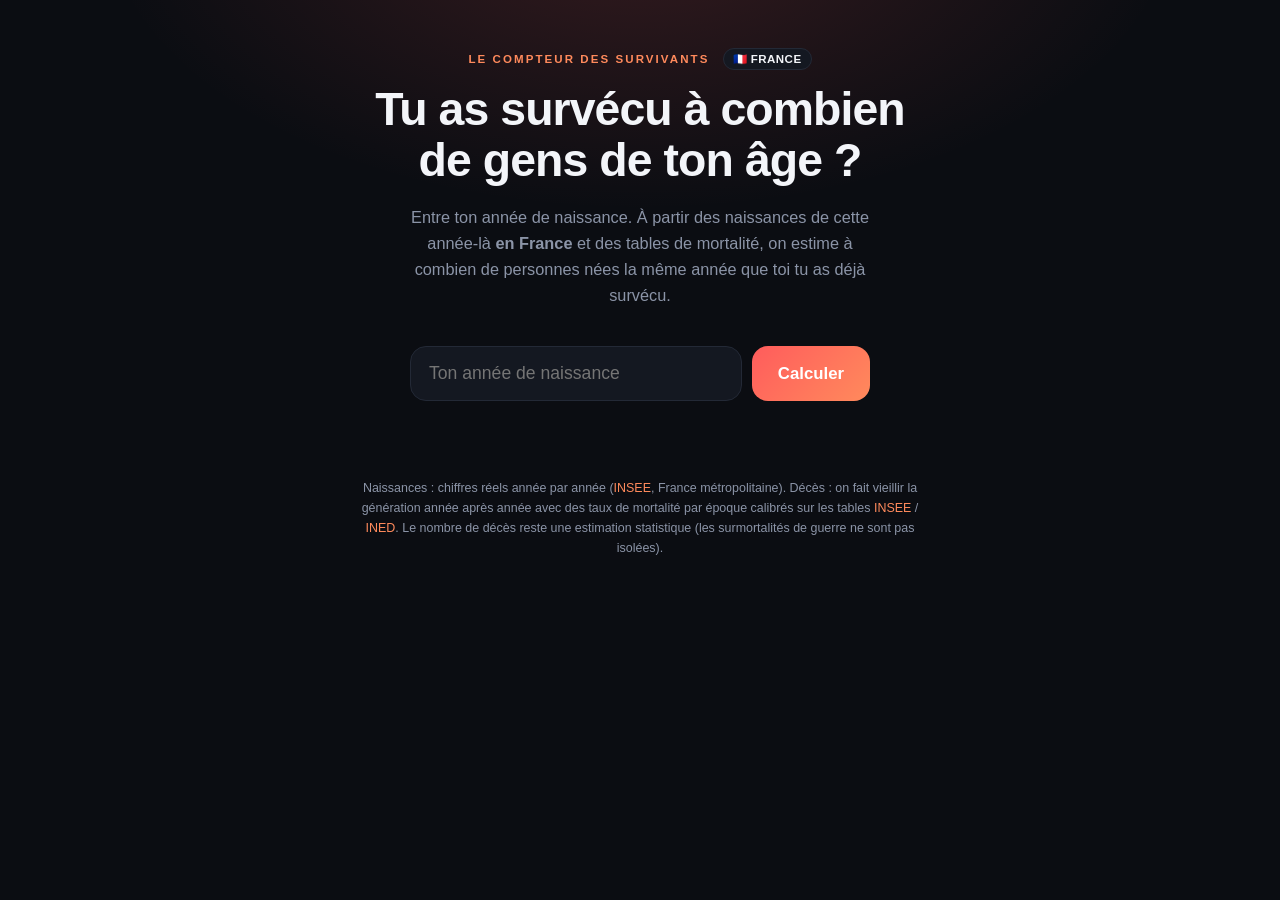
==== index.html @ 5d37027c "deathcount: page statique « survécu à combien de gens de ton âge » Front HTML/CSS/JS pur (aucun buil" ====
<!DOCTYPE html>
<html lang="fr">
<head>
  <meta charset="UTF-8" />
  <meta name="viewport" content="width=device-width, initial-scale=1.0" />
  <title>Tu as survécu à combien de gens ?</title>
  <meta name="description" content="Entre ton année de naissance et découvre à combien de personnes nées la même année que toi tu as survécu, d'après les statistiques de l'INSEE." />
  <link rel="stylesheet" href="style.css" />
</head>
<body>
  <main class="app">
    <header class="hero">
      <p class="eyebrow">Le compteur des survivants <span class="flag">🇫🇷 France</span></p>
      <h1>Tu as survécu à combien<br />de gens de ton âge&nbsp;?</h1>
      <p class="sub">
        Entre ton année de naissance. À partir des naissances de cette
        année-là <strong>en France</strong> et des tables de mortalité,
        on estime à combien de personnes nées la même année que toi
        tu as déjà survécu.
      </p>
    </header>

    <form id="form" class="form" autocomplete="off">
      <label for="year" class="visually-hidden">Année de naissance</label>
      <input
        id="year"
        name="year"
        type="number"
        inputmode="numeric"
        placeholder="Ton année de naissance"
        min="1900"
        max="2025"
      />
      <button type="submit">Calculer</button>
    </form>
    <p id="error" class="error" role="alert"></p>

    <section id="result" class="result" hidden>
      <p class="result-lead">Tu as survécu à environ</p>
      <p class="result-number"><span id="count">0</span></p>
      <p class="result-tail">
        personnes nées comme toi en <strong id="year-out"></strong>.
      </p>

      <div class="stats">
        <div class="stat">
          <span class="stat-value" id="births-out">—</span>
          <span class="stat-label">bébés nés cette année-là</span>
        </div>
        <div class="stat">
          <span class="stat-value" id="alive-out">—</span>
          <span class="stat-label">encore en vie aujourd'hui</span>
        </div>
        <div class="stat">
          <span class="stat-value" id="pct-out">—</span>
          <span class="stat-label">de ta génération disparue</span>
        </div>
      </div>

      <div class="bar" aria-hidden="true">
        <div class="bar-dead" id="bar-dead"></div>
        <div class="bar-alive" id="bar-alive"></div>
      </div>
      <div class="legend">
        <span class="legend-item">
          <span class="dot dot-dead"></span>
          <span id="legend-dead">—</span> disparus
        </span>
        <span class="legend-item">
          <span class="dot dot-alive"></span>
          <span id="legend-alive">—</span> encore en vie
        </span>
      </div>
      <p class="bar-caption" id="bar-caption"></p>
    </section>

    <footer class="footer">
      <p>
        Naissances&nbsp;: chiffres réels année par année (<a href="https://www.insee.fr/fr/statistiques/8582147" target="_blank" rel="noopener">INSEE</a>,
        France métropolitaine). Décès&nbsp;: on fait vieillir la génération année
        après année avec des taux de mortalité par époque calibrés sur les tables
        <a href="https://www.insee.fr/fr/statistiques/8313953" target="_blank" rel="noopener">INSEE</a>&nbsp;/
        <a href="https://www.ined.fr/fr/tout-savoir-population/chiffres/france/mortalite-cause-deces/table-mortalite/" target="_blank" rel="noopener">INED</a>.
        Le nombre de décès reste une estimation statistique (les surmortalités de
        guerre ne sont pas isolées).
      </p>
    </footer>
  </main>

  <script src="data.js"></script>
  <script src="app.js"></script>
</body>
</html>
---- style.css ----
:root {
  --bg: #0b0d12;
  --bg-soft: #141821;
  --fg: #f3f5f9;
  --muted: #8b94a7;
  --accent: #ff5c5c;
  --accent-soft: #ff8a5c;
  --good: #4cd5a3;
  --line: #232936;
  --radius: 16px;
  --max: 640px;
}

* { box-sizing: border-box; }

html, body {
  margin: 0;
  padding: 0;
  background: var(--bg);
  color: var(--fg);
  font-family: -apple-system, BlinkMacSystemFont, "Segoe UI", Roboto, Helvetica, Arial, sans-serif;
  -webkit-font-smoothing: antialiased;
}

body {
  background:
    radial-gradient(900px 500px at 50% -10%, rgba(255, 92, 92, 0.18), transparent 60%),
    var(--bg);
  min-height: 100vh;
  display: flex;
  justify-content: center;
}

.app {
  width: 100%;
  max-width: var(--max);
  padding: 48px 24px 64px;
}

.hero { text-align: center; }

.eyebrow {
  text-transform: uppercase;
  letter-spacing: 0.18em;
  font-size: 0.72rem;
  color: var(--accent-soft);
  margin: 0 0 14px;
  font-weight: 600;
}

.flag {
  display: inline-block;
  margin-left: 8px;
  padding: 3px 9px;
  border-radius: 999px;
  background: var(--bg-soft);
  border: 1px solid var(--line);
  color: var(--fg);
  letter-spacing: 0.04em;
}

h1 {
  font-size: clamp(1.9rem, 6vw, 2.9rem);
  line-height: 1.1;
  margin: 0 0 18px;
  font-weight: 800;
  letter-spacing: -0.02em;
}

.sub {
  color: var(--muted);
  font-size: 1.02rem;
  line-height: 1.6;
  max-width: 480px;
  margin: 0 auto;
}

.form {
  display: flex;
  gap: 10px;
  margin: 38px auto 0;
  max-width: 460px;
}

.form input {
  flex: 1;
  background: var(--bg-soft);
  border: 1px solid var(--line);
  border-radius: var(--radius);
  color: var(--fg);
  font-size: 1.1rem;
  padding: 16px 18px;
  outline: none;
  transition: border-color 0.15s;
}

.form input:focus { border-color: var(--accent); }

.form button {
  background: linear-gradient(135deg, var(--accent), var(--accent-soft));
  border: none;
  border-radius: var(--radius);
  color: #fff;
  font-size: 1.05rem;
  font-weight: 700;
  padding: 0 26px;
  cursor: pointer;
  transition: transform 0.1s, filter 0.15s;
}

.form button:hover { filter: brightness(1.08); }
.form button:active { transform: scale(0.97); }

.error {
  text-align: center;
  color: var(--accent);
  min-height: 1.2em;
  margin: 12px 0 0;
  font-size: 0.92rem;
}

.result {
  margin-top: 40px;
  background: var(--bg-soft);
  border: 1px solid var(--line);
  border-radius: 24px;
  padding: 36px 28px;
  text-align: center;
  animation: rise 0.5s ease both;
}

@keyframes rise {
  from { opacity: 0; transform: translateY(16px); }
  to { opacity: 1; transform: translateY(0); }
}

.result-lead { color: var(--muted); margin: 0; font-size: 1rem; }

.result-number {
  font-size: clamp(3rem, 14vw, 5.5rem);
  font-weight: 800;
  line-height: 1;
  margin: 8px 0;
  background: linear-gradient(135deg, var(--accent), var(--accent-soft));
  -webkit-background-clip: text;
  background-clip: text;
  -webkit-text-fill-color: transparent;
  letter-spacing: -0.03em;
}

.result-tail { margin: 0; font-size: 1.1rem; color: var(--fg); }

.stats {
  display: grid;
  grid-template-columns: repeat(3, 1fr);
  gap: 12px;
  margin: 30px 0 24px;
}

.stat {
  background: var(--bg);
  border: 1px solid var(--line);
  border-radius: var(--radius);
  padding: 16px 10px;
  display: flex;
  flex-direction: column;
  gap: 6px;
}

.stat-value { font-size: 1.25rem; font-weight: 700; }
.stat-label { font-size: 0.72rem; color: var(--muted); line-height: 1.3; }

.bar {
  display: flex;
  height: 26px;
  border-radius: 999px;
  overflow: hidden;
  background: var(--bg);
  border: 1px solid var(--line);
}

.bar-dead,
.bar-alive {
  height: 100%;
  width: 0;
  transition: width 1s cubic-bezier(0.22, 1, 0.36, 1);
}

.bar-dead { background: linear-gradient(90deg, var(--accent), var(--accent-soft)); }
.bar-alive { background: linear-gradient(90deg, var(--good), #6ee7c0); }

.legend {
  display: flex;
  justify-content: center;
  gap: 22px;
  margin: 14px 0 0;
  font-size: 0.82rem;
  color: var(--muted);
}

.legend-item { display: inline-flex; align-items: center; gap: 7px; }
.legend-item span:first-child + span,
.legend span[id] { color: var(--fg); font-weight: 700; }

.dot { width: 10px; height: 10px; border-radius: 50%; display: inline-block; }
.dot-dead { background: var(--accent); }
.dot-alive { background: var(--good); }

.bar-caption { font-size: 0.8rem; color: var(--muted); margin: 16px 0 0; }

.footer {
  margin-top: 48px;
  text-align: center;
  color: var(--muted);
  font-size: 0.78rem;
  line-height: 1.6;
}

.footer a { color: var(--accent-soft); text-decoration: none; }
.footer a:hover { text-decoration: underline; }

.visually-hidden {
  position: absolute;
  width: 1px; height: 1px;
  overflow: hidden;
  clip: rect(0 0 0 0);
}

@media (max-width: 460px) {
  .form { flex-direction: column; }
  .form button { padding: 14px; }
  .stat-value { font-size: 1.05rem; }
}
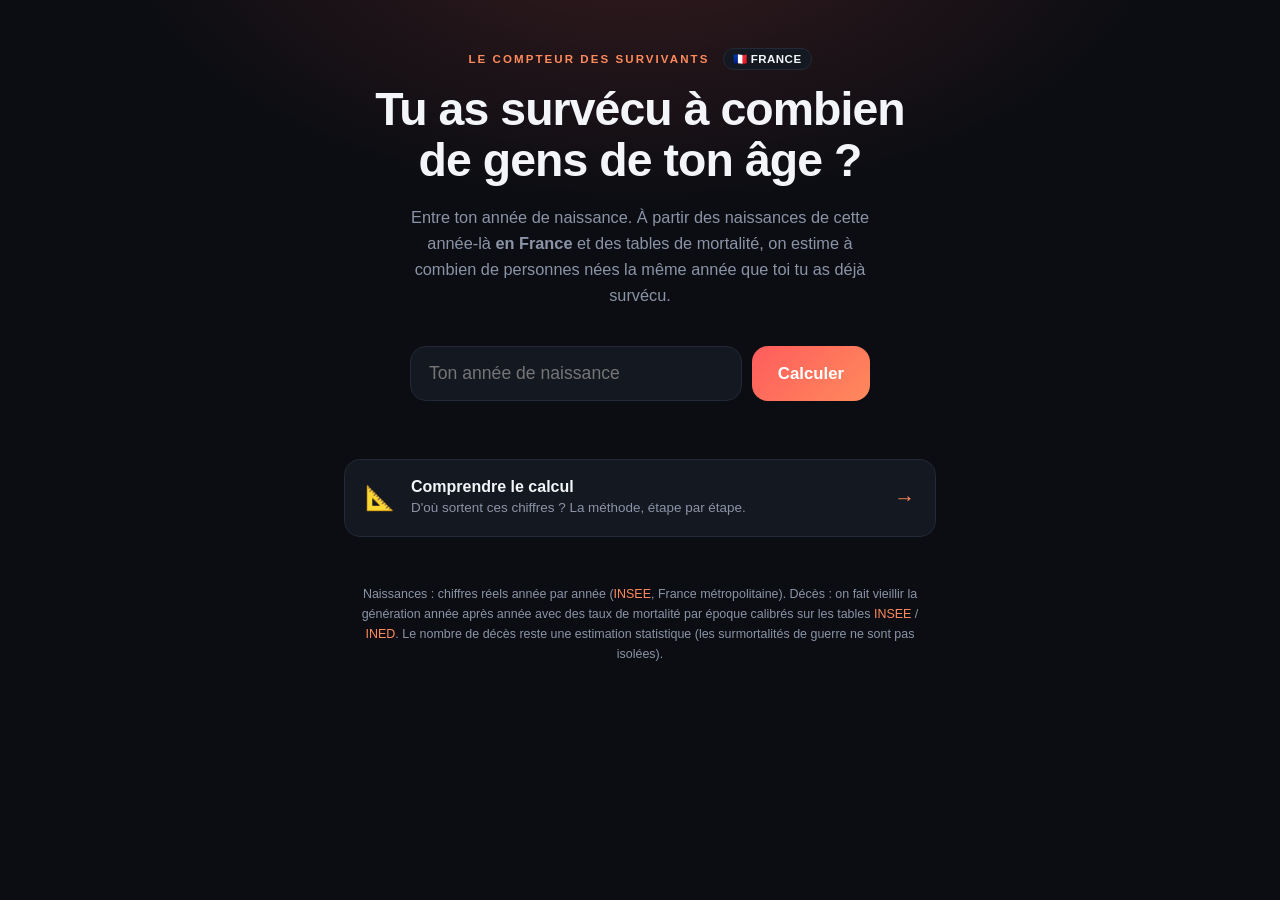
==== commit ddea370c: "deathcount: bannière + page « Comprendre le calcul » (méthode détaillée + exemple interactif) Co-Aut" ====
--- a/index.html
+++ b/index.html
@@ -74,6 +74,15 @@
       <p class="bar-caption" id="bar-caption"></p>
     </section>
 
+    <a class="explain-banner" href="calcul.html">
+      <span class="explain-icon" aria-hidden="true">📐</span>
+      <span class="explain-text">
+        <span class="explain-title">Comprendre le calcul</span>
+        <span class="explain-sub">D'où sortent ces chiffres&nbsp;? La méthode, étape par étape.</span>
+      </span>
+      <span class="explain-arrow" aria-hidden="true">→</span>
+    </a>
+
     <footer class="footer">
       <p>
         Naissances&nbsp;: chiffres réels année par année (<a href="https://www.insee.fr/fr/statistiques/8582147" target="_blank" rel="noopener">INSEE</a>,
--- a/style.css
+++ b/style.css
@@ -208,6 +208,46 @@
 
 .bar-caption { font-size: 0.8rem; color: var(--muted); margin: 16px 0 0; }
 
+.explain-banner {
+  display: flex;
+  align-items: center;
+  gap: 16px;
+  margin-top: 28px;
+  padding: 18px 20px;
+  background: var(--bg-soft);
+  border: 1px solid var(--line);
+  border-radius: var(--radius);
+  text-decoration: none;
+  color: var(--fg);
+  transition: border-color 0.15s, transform 0.1s, background 0.15s;
+}
+
+.explain-banner:hover {
+  border-color: var(--accent-soft);
+  background: #181d28;
+}
+
+.explain-banner:active { transform: scale(0.99); }
+
+.explain-icon {
+  font-size: 1.5rem;
+  line-height: 1;
+  flex: none;
+}
+
+.explain-text { display: flex; flex-direction: column; gap: 3px; flex: 1; }
+.explain-title { font-weight: 700; font-size: 1rem; }
+.explain-sub { color: var(--muted); font-size: 0.84rem; line-height: 1.4; }
+
+.explain-arrow {
+  font-size: 1.3rem;
+  color: var(--accent-soft);
+  flex: none;
+  transition: transform 0.15s;
+}
+
+.explain-banner:hover .explain-arrow { transform: translateX(4px); }
+
 .footer {
   margin-top: 48px;
   text-align: center;
@@ -226,8 +266,179 @@
   clip: rect(0 0 0 0);
 }
 
+/* ───────────────────────── Page « Comprendre le calcul » ───────────────────────── */
+
+.back-link {
+  display: inline-flex;
+  align-items: center;
+  gap: 7px;
+  color: var(--muted);
+  text-decoration: none;
+  font-size: 0.9rem;
+  margin-bottom: 28px;
+  transition: color 0.15s;
+}
+.back-link:hover { color: var(--fg); }
+
+.method h1 {
+  font-size: clamp(1.7rem, 5.5vw, 2.5rem);
+  text-align: left;
+}
+
+.method .lead {
+  color: var(--muted);
+  font-size: 1.05rem;
+  line-height: 1.6;
+  margin: 0 0 8px;
+}
+
+.step {
+  margin-top: 40px;
+  padding-top: 32px;
+  border-top: 1px solid var(--line);
+}
+
+.step:first-of-type { border-top: none; }
+
+.step-num {
+  display: inline-flex;
+  align-items: center;
+  justify-content: center;
+  width: 30px;
+  height: 30px;
+  border-radius: 50%;
+  background: linear-gradient(135deg, var(--accent), var(--accent-soft));
+  color: #fff;
+  font-weight: 800;
+  font-size: 0.9rem;
+  margin-right: 10px;
+  vertical-align: middle;
+}
+
+.step h2 {
+  display: inline;
+  font-size: 1.35rem;
+  font-weight: 800;
+  letter-spacing: -0.01em;
+}
+
+.step p {
+  color: var(--fg);
+  line-height: 1.65;
+  font-size: 0.98rem;
+  margin: 16px 0;
+}
+
+.step p .muted { color: var(--muted); }
+
+.formula {
+  background: var(--bg-soft);
+  border: 1px solid var(--line);
+  border-left: 3px solid var(--accent);
+  border-radius: var(--radius);
+  padding: 20px 22px;
+  margin: 22px 0;
+  font-family: "SF Mono", ui-monospace, "Cascadia Code", Menlo, Consolas, monospace;
+  font-size: 1rem;
+  line-height: 1.7;
+  overflow-x: auto;
+  color: var(--fg);
+}
+
+.formula .var { color: var(--accent-soft); font-weight: 600; }
+.formula .cmt { color: var(--muted); }
+
+.note {
+  background: rgba(255, 92, 92, 0.07);
+  border: 1px solid rgba(255, 92, 92, 0.25);
+  border-radius: var(--radius);
+  padding: 14px 18px;
+  font-size: 0.9rem;
+  line-height: 1.6;
+  color: var(--fg);
+  margin: 22px 0;
+}
+
+.note strong { color: var(--accent-soft); }
+
+/* Exemple interactif */
+.try {
+  background: var(--bg-soft);
+  border: 1px solid var(--line);
+  border-radius: 20px;
+  padding: 24px 22px;
+  margin: 22px 0;
+}
+
+.try-controls {
+  display: flex;
+  align-items: center;
+  gap: 12px;
+  flex-wrap: wrap;
+  margin-bottom: 8px;
+}
+
+.try-controls label { font-size: 0.92rem; color: var(--muted); }
+
+.try-controls input {
+  width: 120px;
+  background: var(--bg);
+  border: 1px solid var(--line);
+  border-radius: 12px;
+  color: var(--fg);
+  font-size: 1.05rem;
+  padding: 10px 14px;
+  outline: none;
+}
+.try-controls input:focus { border-color: var(--accent); }
+
+.try-summary {
+  margin: 18px 0 8px;
+  font-size: 1.02rem;
+  line-height: 1.7;
+}
+.try-summary b { color: var(--accent-soft); }
+
+.method-table {
+  width: 100%;
+  border-collapse: collapse;
+  margin: 14px 0 4px;
+  font-size: 0.86rem;
+  font-variant-numeric: tabular-nums;
+}
+
+.method-table th,
+.method-table td {
+  text-align: right;
+  padding: 8px 10px;
+  border-bottom: 1px solid var(--line);
+}
+
+.method-table th {
+  color: var(--muted);
+  font-weight: 600;
+  font-size: 0.78rem;
+  text-transform: uppercase;
+  letter-spacing: 0.04em;
+}
+
+.method-table td:first-child,
+.method-table th:first-child { text-align: left; }
+
+.method-table tbody tr:last-child td { border-bottom: none; }
+.method-table .row-final td {
+  border-top: 1px solid var(--line);
+  font-weight: 700;
+  color: var(--fg);
+}
+.method-table .q-col { color: var(--accent-soft); }
+
+.table-caption { color: var(--muted); font-size: 0.8rem; margin: 8px 0 0; line-height: 1.5; }
+
 @media (max-width: 460px) {
   .form { flex-direction: column; }
   .form button { padding: 14px; }
   .stat-value { font-size: 1.05rem; }
-}
+  .method-table { font-size: 0.78rem; }
+  .method-table th, .method-table td { padding: 6px 6px; }
+}
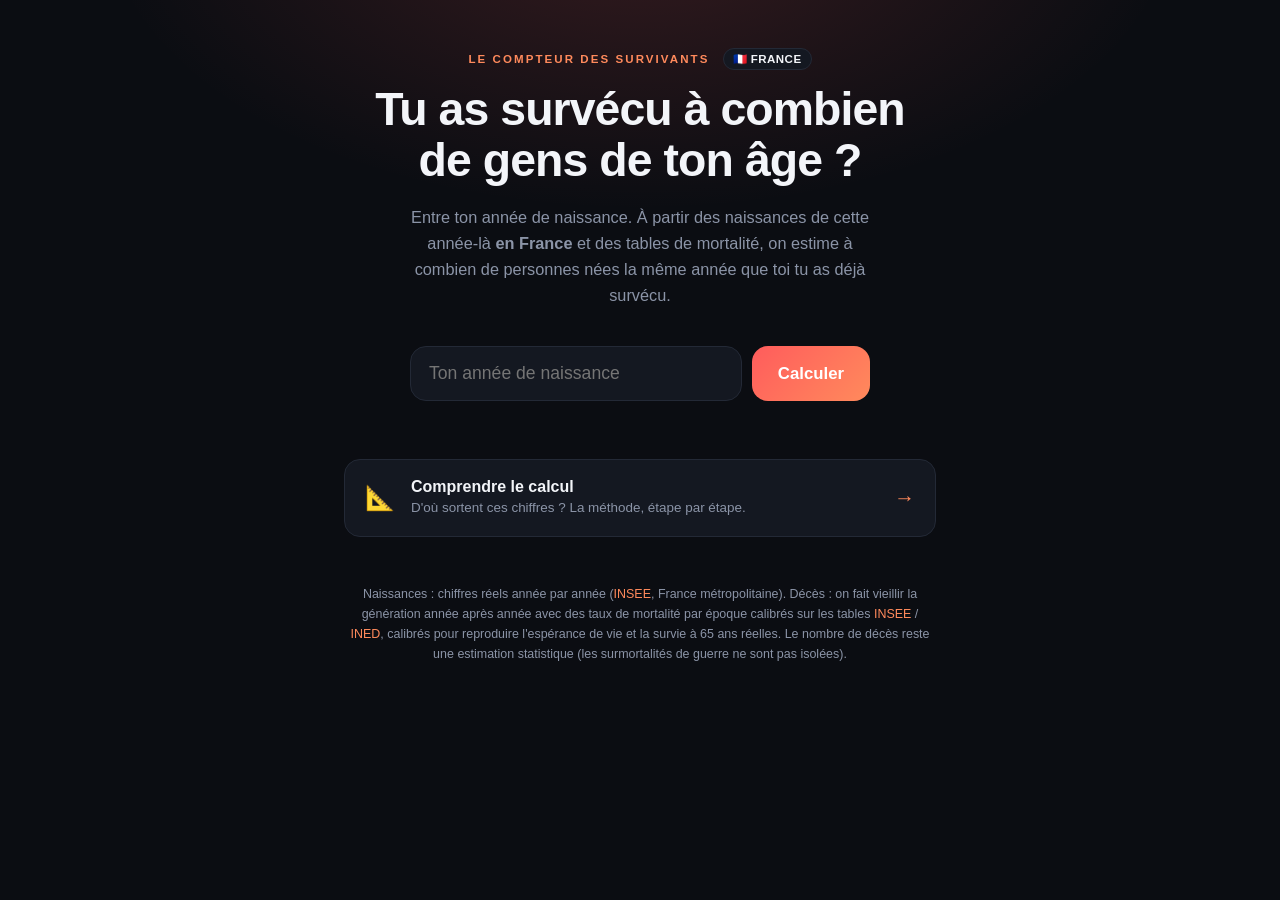
==== commit b4b18147: "data: recalibration du modèle de mortalité sur données réelles R&D précision. Le modèle précédent su" ====
--- a/index.html
+++ b/index.html
@@ -89,7 +89,8 @@
         France métropolitaine). Décès&nbsp;: on fait vieillir la génération année
         après année avec des taux de mortalité par époque calibrés sur les tables
         <a href="https://www.insee.fr/fr/statistiques/8313953" target="_blank" rel="noopener">INSEE</a>&nbsp;/
-        <a href="https://www.ined.fr/fr/tout-savoir-population/chiffres/france/mortalite-cause-deces/table-mortalite/" target="_blank" rel="noopener">INED</a>.
+        <a href="https://www.ined.fr/fr/tout-savoir-population/chiffres/france/mortalite-cause-deces/table-mortalite/" target="_blank" rel="noopener">INED</a>,
+        calibrés pour reproduire l'espérance de vie et la survie à 65&nbsp;ans réelles.
         Le nombre de décès reste une estimation statistique (les surmortalités de
         guerre ne sont pas isolées).
       </p>
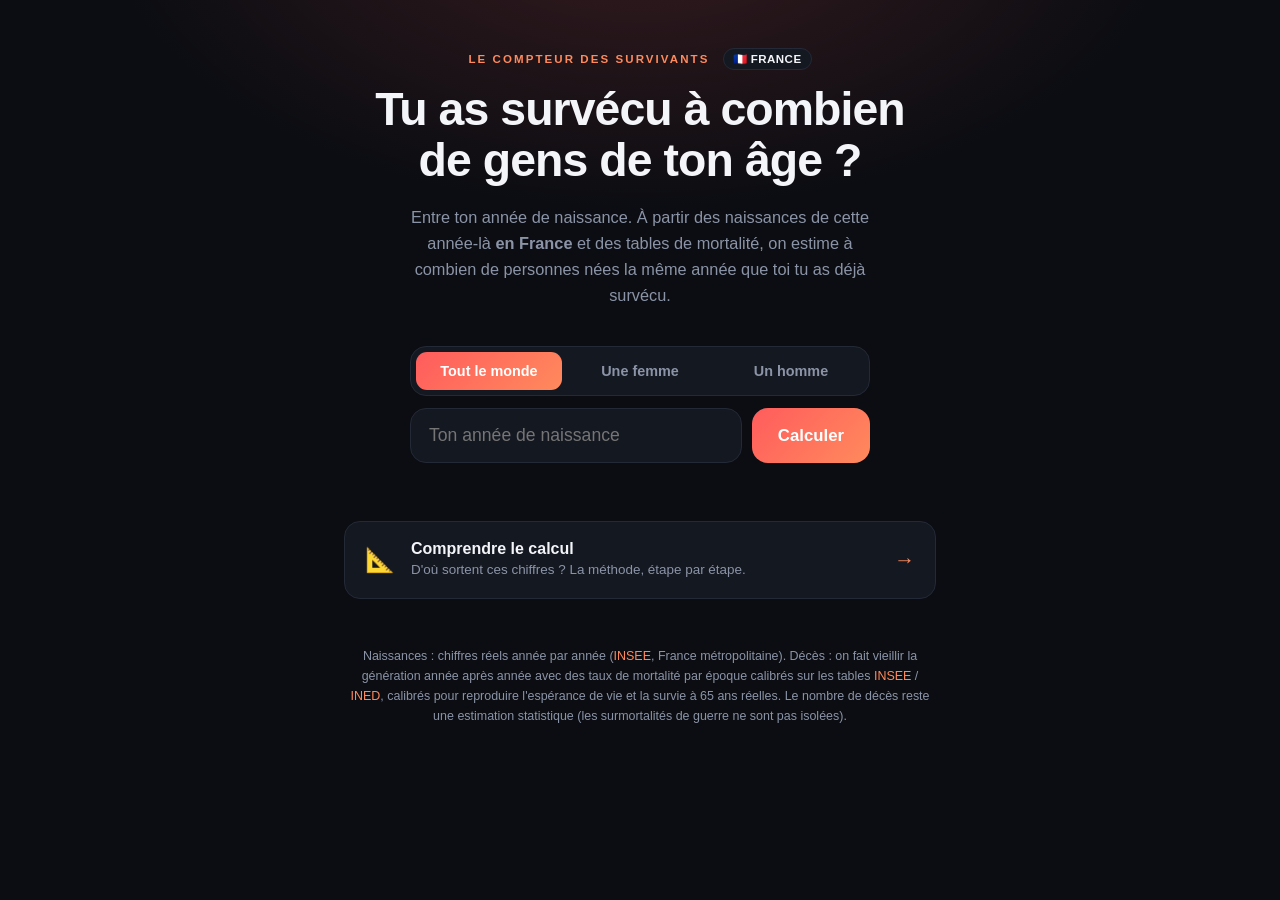
==== commit a68f8295: "deathcount: sélecteur de sexe + courbe des décès par âge sur la page résultat - Sélecteur Tout le mo" ====
--- a/index.html
+++ b/index.html
@@ -20,18 +20,25 @@
       </p>
     </header>
 
-    <form id="form" class="form" autocomplete="off">
-      <label for="year" class="visually-hidden">Année de naissance</label>
-      <input
-        id="year"
-        name="year"
-        type="number"
-        inputmode="numeric"
-        placeholder="Ton année de naissance"
-        min="1900"
-        max="2025"
-      />
-      <button type="submit">Calculer</button>
+    <form id="form" autocomplete="off">
+      <div class="sexsel" role="radiogroup" aria-label="Sexe">
+        <button type="button" class="sex-opt is-active" data-sex="all" role="radio" aria-checked="true">Tout le monde</button>
+        <button type="button" class="sex-opt" data-sex="F" role="radio" aria-checked="false">Une femme</button>
+        <button type="button" class="sex-opt" data-sex="M" role="radio" aria-checked="false">Un homme</button>
+      </div>
+      <div class="form">
+        <label for="year" class="visually-hidden">Année de naissance</label>
+        <input
+          id="year"
+          name="year"
+          type="number"
+          inputmode="numeric"
+          placeholder="Ton année de naissance"
+          min="1900"
+          max="2025"
+        />
+        <button type="submit">Calculer</button>
+      </div>
     </form>
     <p id="error" class="error" role="alert"></p>
 
@@ -39,13 +46,13 @@
       <p class="result-lead">Tu as survécu à environ</p>
       <p class="result-number"><span id="count">0</span></p>
       <p class="result-tail">
-        personnes nées comme toi en <strong id="year-out"></strong>.
+        <span id="noun-out">personnes</span> <span id="born-out">nées</span> comme toi en <strong id="year-out"></strong>.
       </p>
 
       <div class="stats">
         <div class="stat">
           <span class="stat-value" id="births-out">—</span>
-          <span class="stat-label">bébés nés cette année-là</span>
+          <span class="stat-label" id="births-label">bébés nés cette année-là</span>
         </div>
         <div class="stat">
           <span class="stat-value" id="alive-out">—</span>
@@ -72,6 +79,9 @@
         </span>
       </div>
       <p class="bar-caption" id="bar-caption"></p>
+
+      <figure class="chart" id="chart"></figure>
+      <p class="chart-caption" id="chart-caption"></p>
     </section>
 
     <a class="explain-banner" href="calcul.html">
--- a/style.css
+++ b/style.css
@@ -75,10 +75,41 @@
   margin: 0 auto;
 }
 
+.sexsel {
+  display: flex;
+  gap: 5px;
+  max-width: 460px;
+  margin: 38px auto 0;
+  padding: 5px;
+  background: var(--bg-soft);
+  border: 1px solid var(--line);
+  border-radius: var(--radius);
+}
+
+.sex-opt {
+  flex: 1;
+  background: transparent;
+  border: none;
+  color: var(--muted);
+  font-size: 0.9rem;
+  font-weight: 600;
+  padding: 11px 6px;
+  border-radius: 11px;
+  cursor: pointer;
+  transition: color 0.15s, background 0.15s;
+}
+
+.sex-opt:hover { color: var(--fg); }
+
+.sex-opt.is-active {
+  background: linear-gradient(135deg, var(--accent), var(--accent-soft));
+  color: #fff;
+}
+
 .form {
   display: flex;
   gap: 10px;
-  margin: 38px auto 0;
+  margin: 12px auto 0;
   max-width: 460px;
 }
 
@@ -207,6 +238,21 @@
 .dot-alive { background: var(--good); }
 
 .bar-caption { font-size: 0.8rem; color: var(--muted); margin: 16px 0 0; }
+
+.chart { margin: 30px 0 0; padding: 0; }
+.chart svg { width: 100%; height: auto; display: block; overflow: visible; }
+.chart-caption { font-size: 0.8rem; color: var(--muted); line-height: 1.5; margin: 14px 0 0; }
+.chart-caption b { color: var(--fg); }
+
+/* éléments SVG du graphe */
+.ch-axis { stroke: var(--line); stroke-width: 1; }
+.ch-tick { fill: var(--muted); font-size: 9px; }
+.ch-line { fill: none; stroke: var(--fg); stroke-width: 1.6; stroke-linejoin: round; }
+.ch-past { fill: var(--accent); opacity: 0.32; }
+.ch-future { fill: var(--muted); opacity: 0.14; }
+.ch-mark { stroke: var(--accent); stroke-width: 1.5; stroke-dasharray: 3 3; }
+.ch-dot { fill: var(--accent); }
+.ch-label { fill: var(--accent-soft); font-size: 10px; font-weight: 700; }
 
 .explain-banner {
   display: flex;
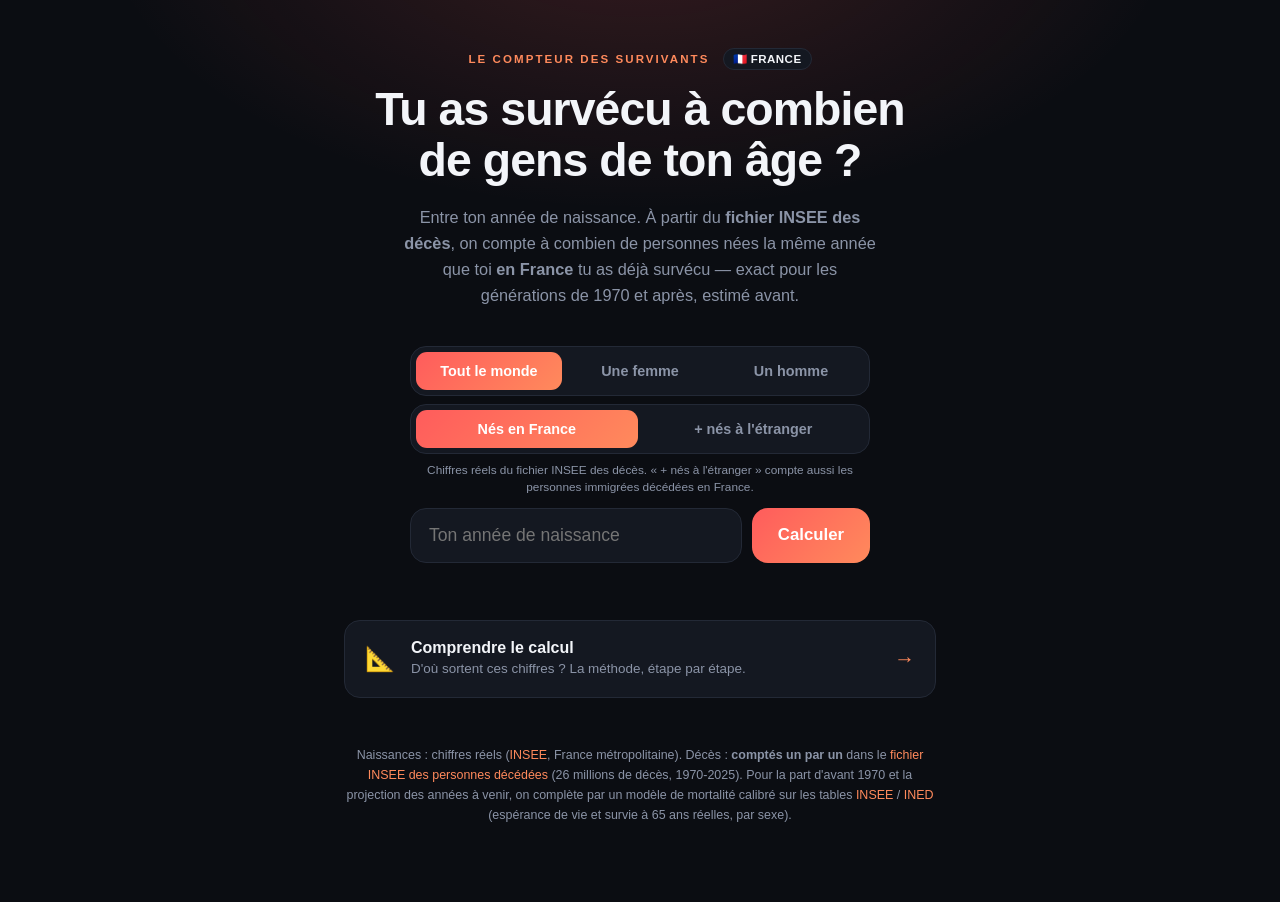
==== commit 37d39698: "data: compteur basé sur les décès réels du fichier INSEE (data.gouv) Au lieu d'estimer, on COMPTE dé" ====
--- a/index.html
+++ b/index.html
@@ -13,10 +13,10 @@
       <p class="eyebrow">Le compteur des survivants <span class="flag">🇫🇷 France</span></p>
       <h1>Tu as survécu à combien<br />de gens de ton âge&nbsp;?</h1>
       <p class="sub">
-        Entre ton année de naissance. À partir des naissances de cette
-        année-là <strong>en France</strong> et des tables de mortalité,
-        on estime à combien de personnes nées la même année que toi
-        tu as déjà survécu.
+        Entre ton année de naissance. À partir du <strong>fichier INSEE
+        des décès</strong>, on compte à combien de personnes nées la même
+        année que toi <strong>en France</strong> tu as déjà survécu — exact
+        pour les générations de 1970 et après, estimé avant.
       </p>
     </header>
 
@@ -26,6 +26,11 @@
         <button type="button" class="sex-opt" data-sex="F" role="radio" aria-checked="false">Une femme</button>
         <button type="button" class="sex-opt" data-sex="M" role="radio" aria-checked="false">Un homme</button>
       </div>
+      <div class="sexsel srcsel" role="radiogroup" aria-label="Périmètre">
+        <button type="button" class="sex-opt is-active" data-src="metro" role="radio" aria-checked="true">Nés en France</button>
+        <button type="button" class="sex-opt" data-src="all" role="radio" aria-checked="false">+ nés à l'étranger</button>
+      </div>
+      <p class="src-note">Chiffres réels du fichier INSEE des décès. «&nbsp;+ nés à l'étranger&nbsp;» compte aussi les personnes immigrées décédées en France.</p>
       <div class="form">
         <label for="year" class="visually-hidden">Année de naissance</label>
         <input
@@ -95,18 +100,20 @@
 
     <footer class="footer">
       <p>
-        Naissances&nbsp;: chiffres réels année par année (<a href="https://www.insee.fr/fr/statistiques/8582147" target="_blank" rel="noopener">INSEE</a>,
-        France métropolitaine). Décès&nbsp;: on fait vieillir la génération année
-        après année avec des taux de mortalité par époque calibrés sur les tables
+        Naissances&nbsp;: chiffres réels (<a href="https://www.insee.fr/fr/statistiques/8582147" target="_blank" rel="noopener">INSEE</a>,
+        France métropolitaine). Décès&nbsp;: <strong>comptés un par un</strong> dans le
+        <a href="https://www.data.gouv.fr/fr/datasets/fichier-des-personnes-decedees/" target="_blank" rel="noopener">fichier INSEE des personnes décédées</a>
+        (26&nbsp;millions de décès, 1970-2025). Pour la part d'avant 1970 et la
+        projection des années à venir, on complète par un modèle de mortalité
+        calibré sur les tables
         <a href="https://www.insee.fr/fr/statistiques/8313953" target="_blank" rel="noopener">INSEE</a>&nbsp;/
-        <a href="https://www.ined.fr/fr/tout-savoir-population/chiffres/france/mortalite-cause-deces/table-mortalite/" target="_blank" rel="noopener">INED</a>,
-        calibrés pour reproduire l'espérance de vie et la survie à 65&nbsp;ans réelles.
-        Le nombre de décès reste une estimation statistique (les surmortalités de
-        guerre ne sont pas isolées).
+        <a href="https://www.ined.fr/fr/tout-savoir-population/chiffres/france/mortalite-cause-deces/table-mortalite/" target="_blank" rel="noopener">INED</a>
+        (espérance de vie et survie à 65&nbsp;ans réelles, par sexe).
       </p>
     </footer>
   </main>
 
+  <script src="deaths.js"></script>
   <script src="data.js"></script>
   <script src="app.js"></script>
 </body>
--- a/style.css
+++ b/style.css
@@ -104,6 +104,17 @@
 .sex-opt.is-active {
   background: linear-gradient(135deg, var(--accent), var(--accent-soft));
   color: #fff;
+}
+
+.srcsel { margin-top: 8px; }
+
+.src-note {
+  max-width: 460px;
+  margin: 8px auto 0;
+  font-size: 0.74rem;
+  color: var(--muted);
+  line-height: 1.4;
+  text-align: center;
 }
 
 .form {
